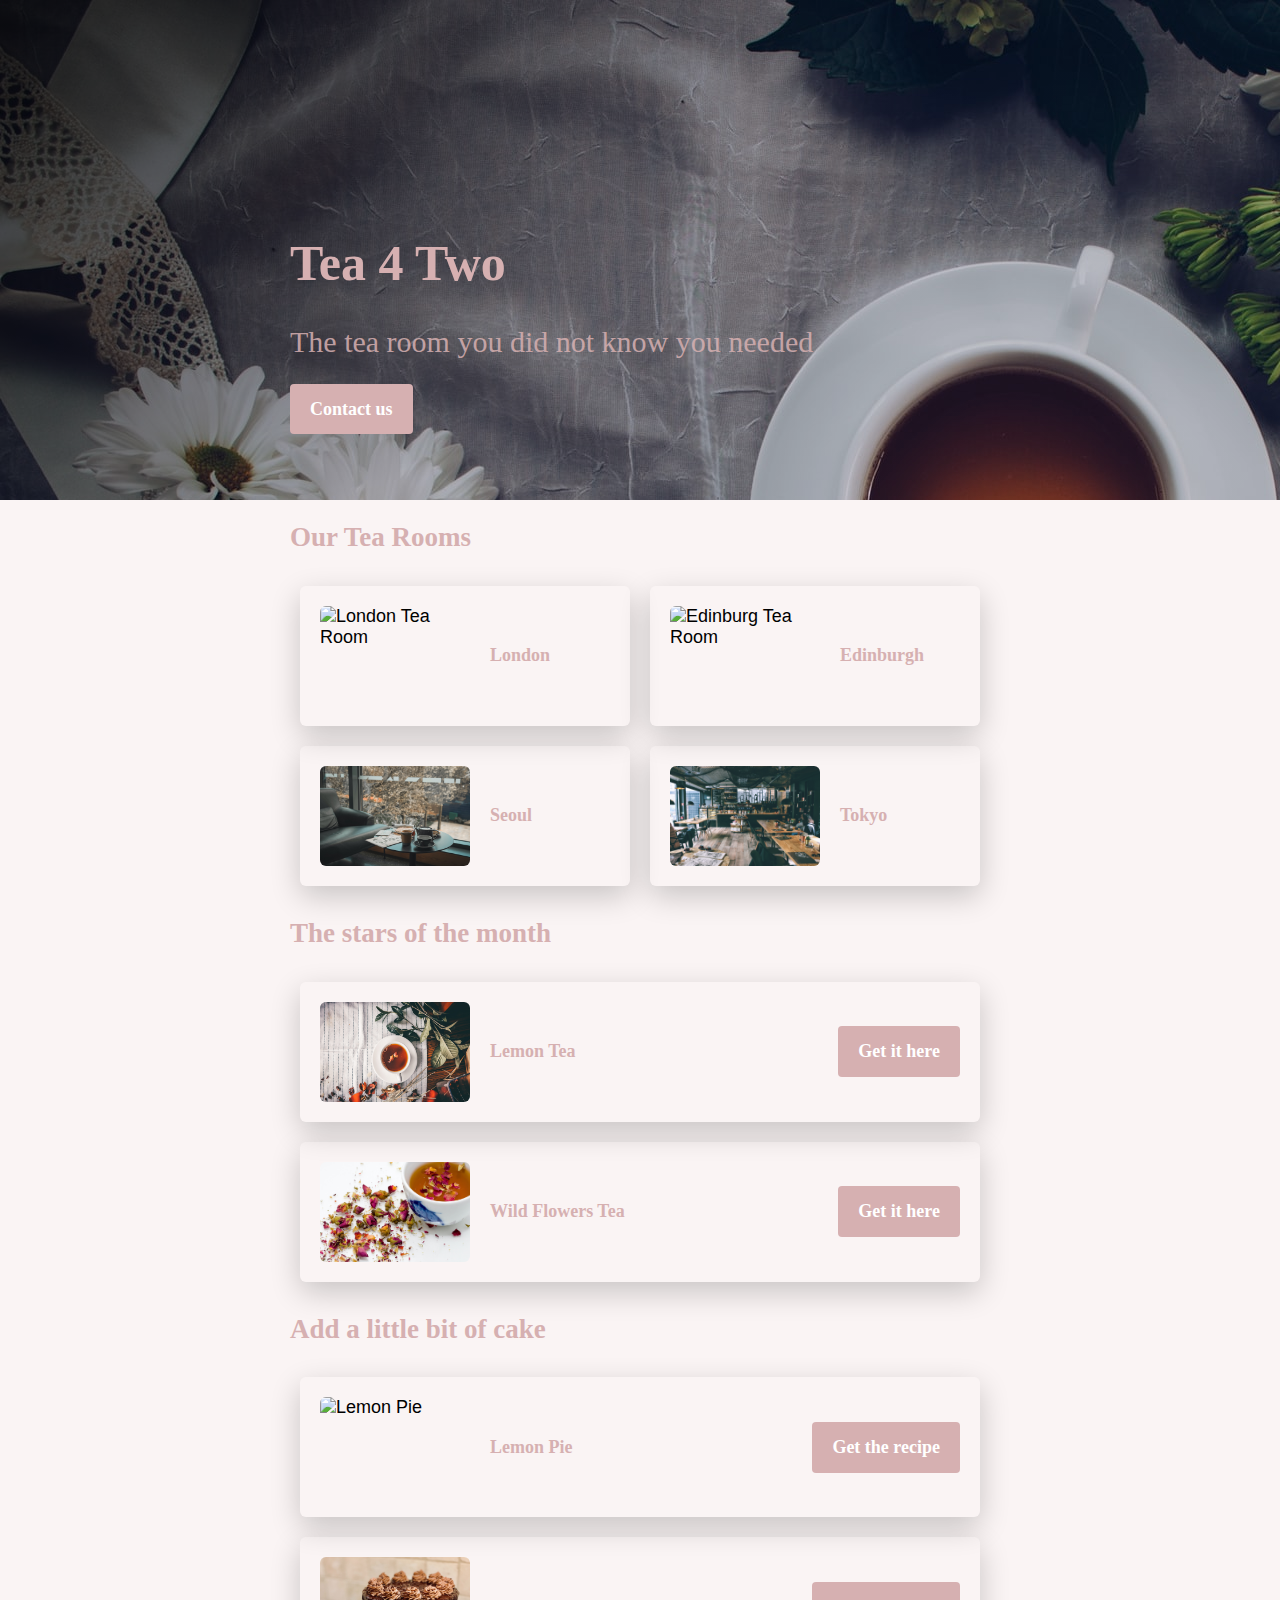
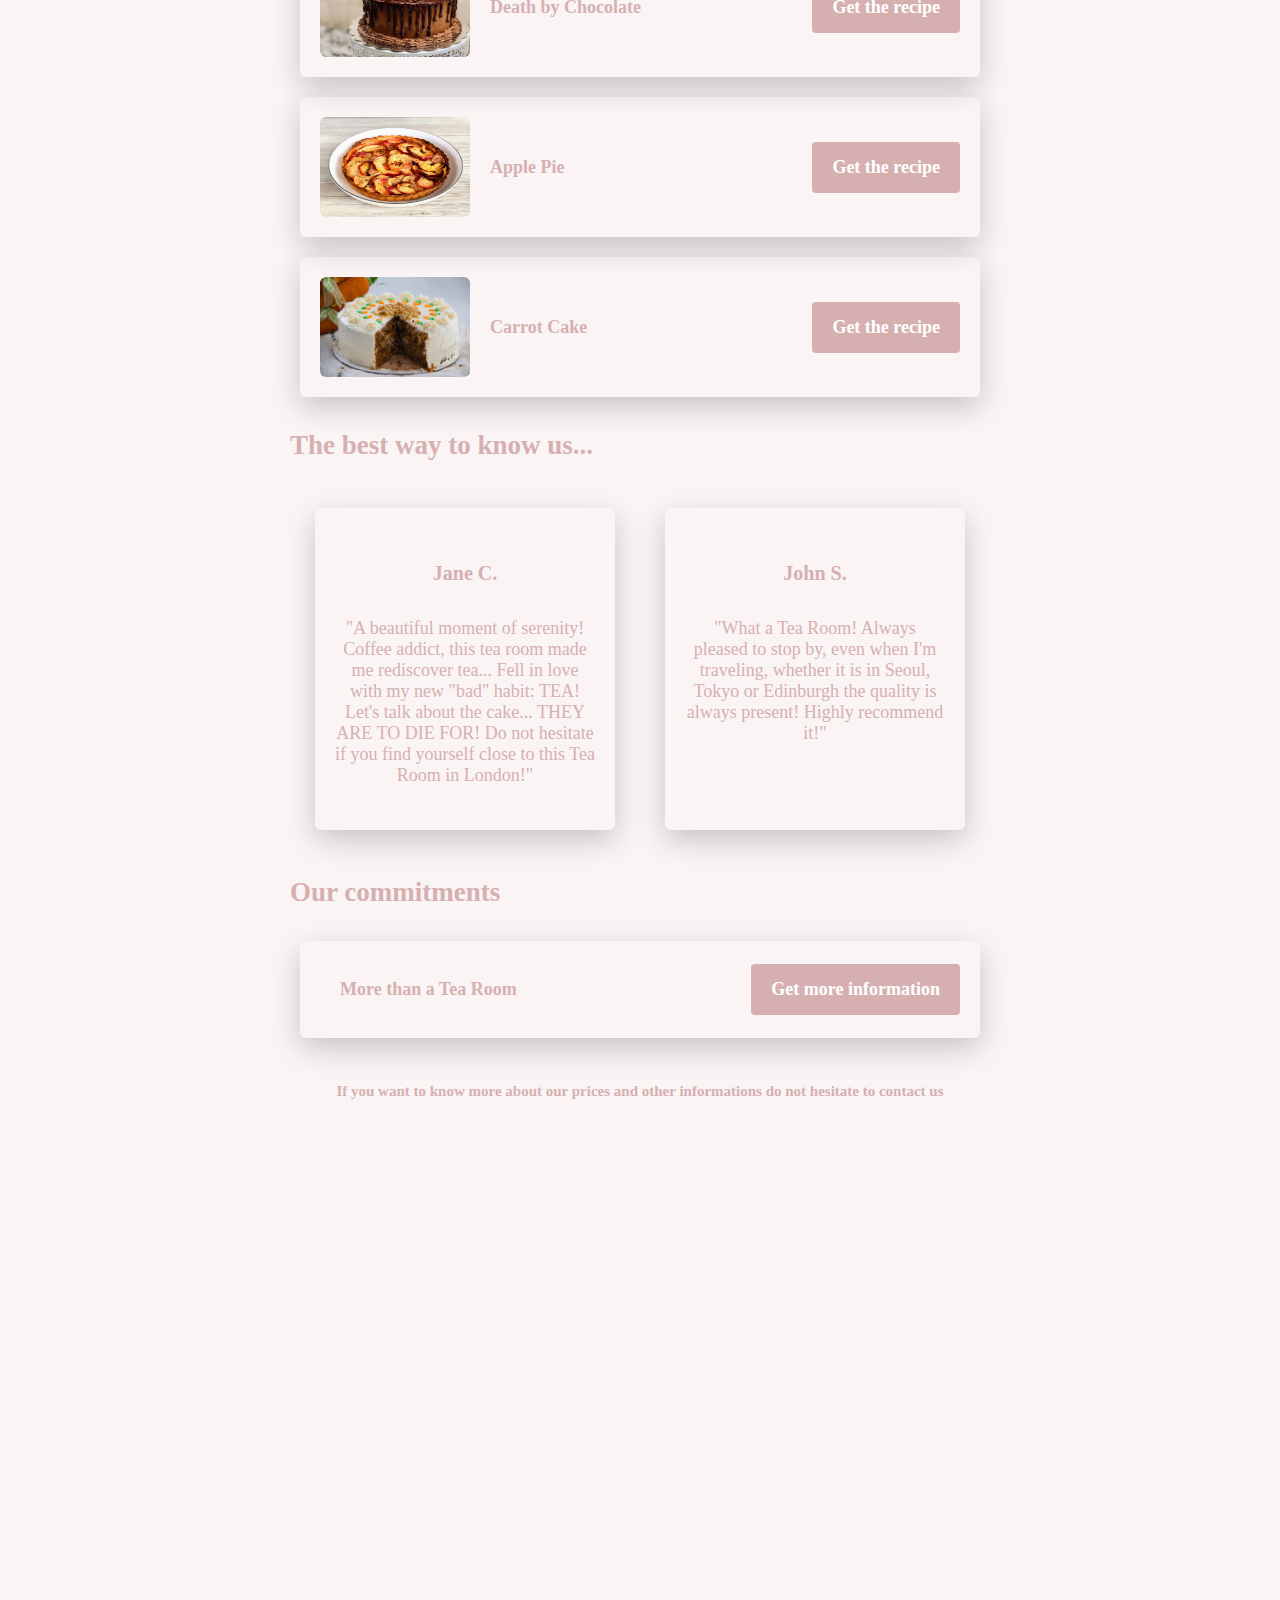
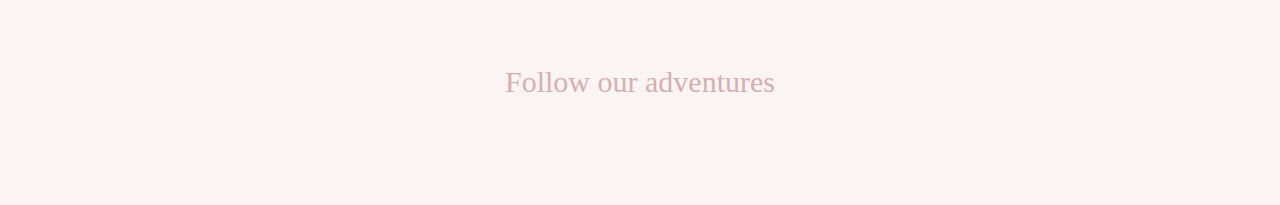
==== index.html @ 62ea3a8e "Add files via upload" ====
<!DOCTYPE html>

<html>

	<head>
		<title>Tea 4 Two</title>
		<meta charset="UTF-8">
		<link rel="stylesheet" href="css/style.css" >
		 <script src="https://kit.fontawesome.com/2d8698c23c.js" crossorigin="anonymous"></script>
		 <script type="text/javascript">window.$crisp=[];window.CRISP_WEBSITE_ID="d10aa163-0a4b-43ff-acc4-499f56e0a750";(function(){d=document;s=d.createElement("script");s.src="https://client.crisp.chat/l.js";s.async=1;d.getElementsByTagName("head")[0].appendChild(s);})();</script>
	</head>

	<body>

		<div class="banner">
			<div class="container">
				<h1>Tea 4 Two</h1>
				<h2>The tea room you did not know you needed</h2>
				<a href="#contact us-section" class="btn-blue">Contact us</a>
			</div>
		</div>

	  <div class="container">

		 <h2>Our Tea Rooms</h2>

			<div class="cards">

				<div class="card">
					<img src="Images/londontearoom.jpg" alt="London Tea Room">
					<h3>London</h3>
				</div>

				<div class="card">
					<img src="Images/tearoom2.jpg" alt="Edinburg Tea Room">
					<h3>Edinburgh</h3>
				</div>

				<div class="card">
					<img src="Images/tearoom3.jpg" alt="Seoul Tea Room">
					<h3>Seoul</h3>
				</div>

				<div class="card">
					<img src="Images/tearoom4.jpg" alt="Tokio Tea Room">
					<h3>Tokyo</h3>
				</div>

			</div>

	  </div>

	  <div class="container">

		 <h2>The stars of the month</h2>

			<div class="cards">

				<div class="card">
					<img src="Images/citrustea.jpg" alt="Citrus Tea">
					<h3>Lemon Tea</h3>
					<a href="https://www.dammann.fr/fr/rooibos-citrus_1.html" class="btn-blue">Get it here</a>
				</div>

				<div class="card">
					<img src="Images/wildflowers.jpg" alt="Wild Flowers Tea">
					<h3>Wild Flowers Tea</h3>
					<a href="https://www.dammann.fr/fr/the-noir-the-des-trois-fleurs.html" class="btn-blue">Get it here</a>
				</div>

			</div>

	  </div>

	  <div class="container">

		 <h2>Add a little bit of cake</h2>

			<div class="cards">

				<div class="card">
					<img src="Images/Lemon.jpg" alt="Lemon Pie">
					<h3>Lemon Pie</h3>
					<a href="https://www.allrecipes.com/recipe/15093/grandmas-lemon-meringue-pie/" class="btn-blue">Get the recipe</a>
				</div>

				<div class="card">
					<img src="Images/chocolate.jpg" alt="Chocolate Cake">
					<h3>Death by Chocolate</h3>
					<a href="https://thehappyfoodie.co.uk/recipes/death-by-chocolate-cake" class="btn-blue">Get the recipe</a>
				</div>

        <div class="card">
					<img src="Images/apple.jpg" alt="Apple Pie">
					<h3>Apple Pie</h3>
					<a href="https://www.allrecipes.com/recipe/12682/apple-pie-by-grandma-ople/" class="btn-blue">Get the recipe</a>
				</div>

				<div class="card">
					<img src="Images/carrot.jpg" alt="Carrot Cake">
					<h3>Carrot Cake</h3>
					<a href="https://www.allrecipes.com/recipe/8270/sams-famous-carrot-cake/" class="btn-blue">Get the recipe</a>
				</div>

			</div>

	  </div>

	  <div class="container">

		 <h2>The best way to know us...</h2>

			<div class="cards">

				<div class="avis">
					<h5>Jane C.</h5>
					<h4>"A beautiful moment of serenity! Coffee addict, this tea room made me rediscover tea... Fell in love with my new "bad" habit: TEA! Let's talk about the cake... THEY ARE TO DIE FOR! Do not hesitate if you find yourself close to this Tea Room in London!"</h4>


				</div>

				<div class="avis">
					<h5>John S.</h5>
					<h4>"What a Tea Room! Always pleased to stop by, even when I'm traveling, whether it is in Seoul, Tokyo or Edinburgh the quality is always present! Highly recommend it!"</h4>
				</div>

			</div>

	  </div>

	  <div class="container">
	  	<h2>Our commitments</h2>

	  	<div class="cards">
	  		<div class="card">
					<h3>More than a Tea Room</h3>
					<a href="commitment.html" class="btn-blue">Get more information</a>
				</div>
	  	</div>

	  </div>

	  <div class="container">
	  	<h6>If you want to know more about our prices and other informations do not hesitate to contact us</h6>
	  </div>

		<div id="contact us-section">
			<div class="typeform-widget" data-url="https://form.typeform.com/to/LBcHRwIX?typeform-medium=embed-snippet" style="width: 100%; height: 500px;"></div> <script> (function() { var qs,js,q,s,d=document, gi=d.getElementById, ce=d.createElement, gt=d.getElementsByTagName, id="typef_orm", b="https://embed.typeform.com/"; if(!gi.call(d,id)) { js=ce.call(d,"script"); js.id=id; js.src=b+"embed.js"; q=gt.call(d,"script")[0]; q.parentNode.insertBefore(js,q) } })() </script>
		</div>

	  <div class="social">
			 <p>Follow our adventures</p>
		     <ul class="list-inline">
		        <li>
		          <a href="https://www.linkedin.com/in/cara-roussel-814a9618a/" class="icon" target="_blank"><i class="fab fa-linkedin"></i></a>
		        </li>
		     </ul>
    </div>



	</body>
</html>
---- css/style.css ----
@import url("https://fonts.googleapis.com/css2?family=Caladea&family=Yusei+Magic&display=swap" rel="stylesheet");

@import url("components/container.css");
@import url("components/avatar.css");
@import url("components/button.css");
@import url("components/banner.css");
@import url("components/card.css");
@import url("components/avis.css");


body{
	font-family: 'Yusei Magic', sans-serif;
	font-size: 18px;
	margin: 0px;
  background:#faf4f4;
}

h1, h2, h3 {
	font-family: 'Caladea', serif;
	font-weight: bold;
  color: #d6b0b1;
}

h4 {
  font-family: 'Caladea', serif;
  font-weight: lighter;
  color: #d6b0b1;
  text-align: center;
  font-size: 18px;
}

h5 {
  font-family: 'Caladea', serif;
  font-weight: bolder;
  color: #d6b0b1;
  text-align: center;
  font-size: 20px;
}

h6 {
  font-family: 'Caladea', serif;
  font-weight: bolder;
  color: #d6b0b1;
  text-align: center;
  font-size: 15px;
}


a {
	text-decoration: none;
}

p {
  font-family: 'Caladea', serif;
  font-weight: lighter;
  color: #d6b0b1;
  text-align: center;
  font-size: 30px;
}

.list-inline{
  list-style: none;
  padding-left: 0px;

}

.list-inline li{
  display: inline;
  padding: 10px;

}

.list-inline i{
  font-size: 50px;
}

.list-inline i:hover {
  font-size: 50px;
}

.icon {
  color: #926e6f;
  text-align: center;
}

.icon:hover {
  color: #3b5360;
}

.social{
  text-align: center;
}

.avis {
  padding: 20px;
  font-size: 19px;
  box-shadow: 0px 10px 30px rgba(0,0,0,0.2);
  margin: 25px;
  flex-basis: 200px;
  flex-grow: 1;
  border-radius: 6px;
}
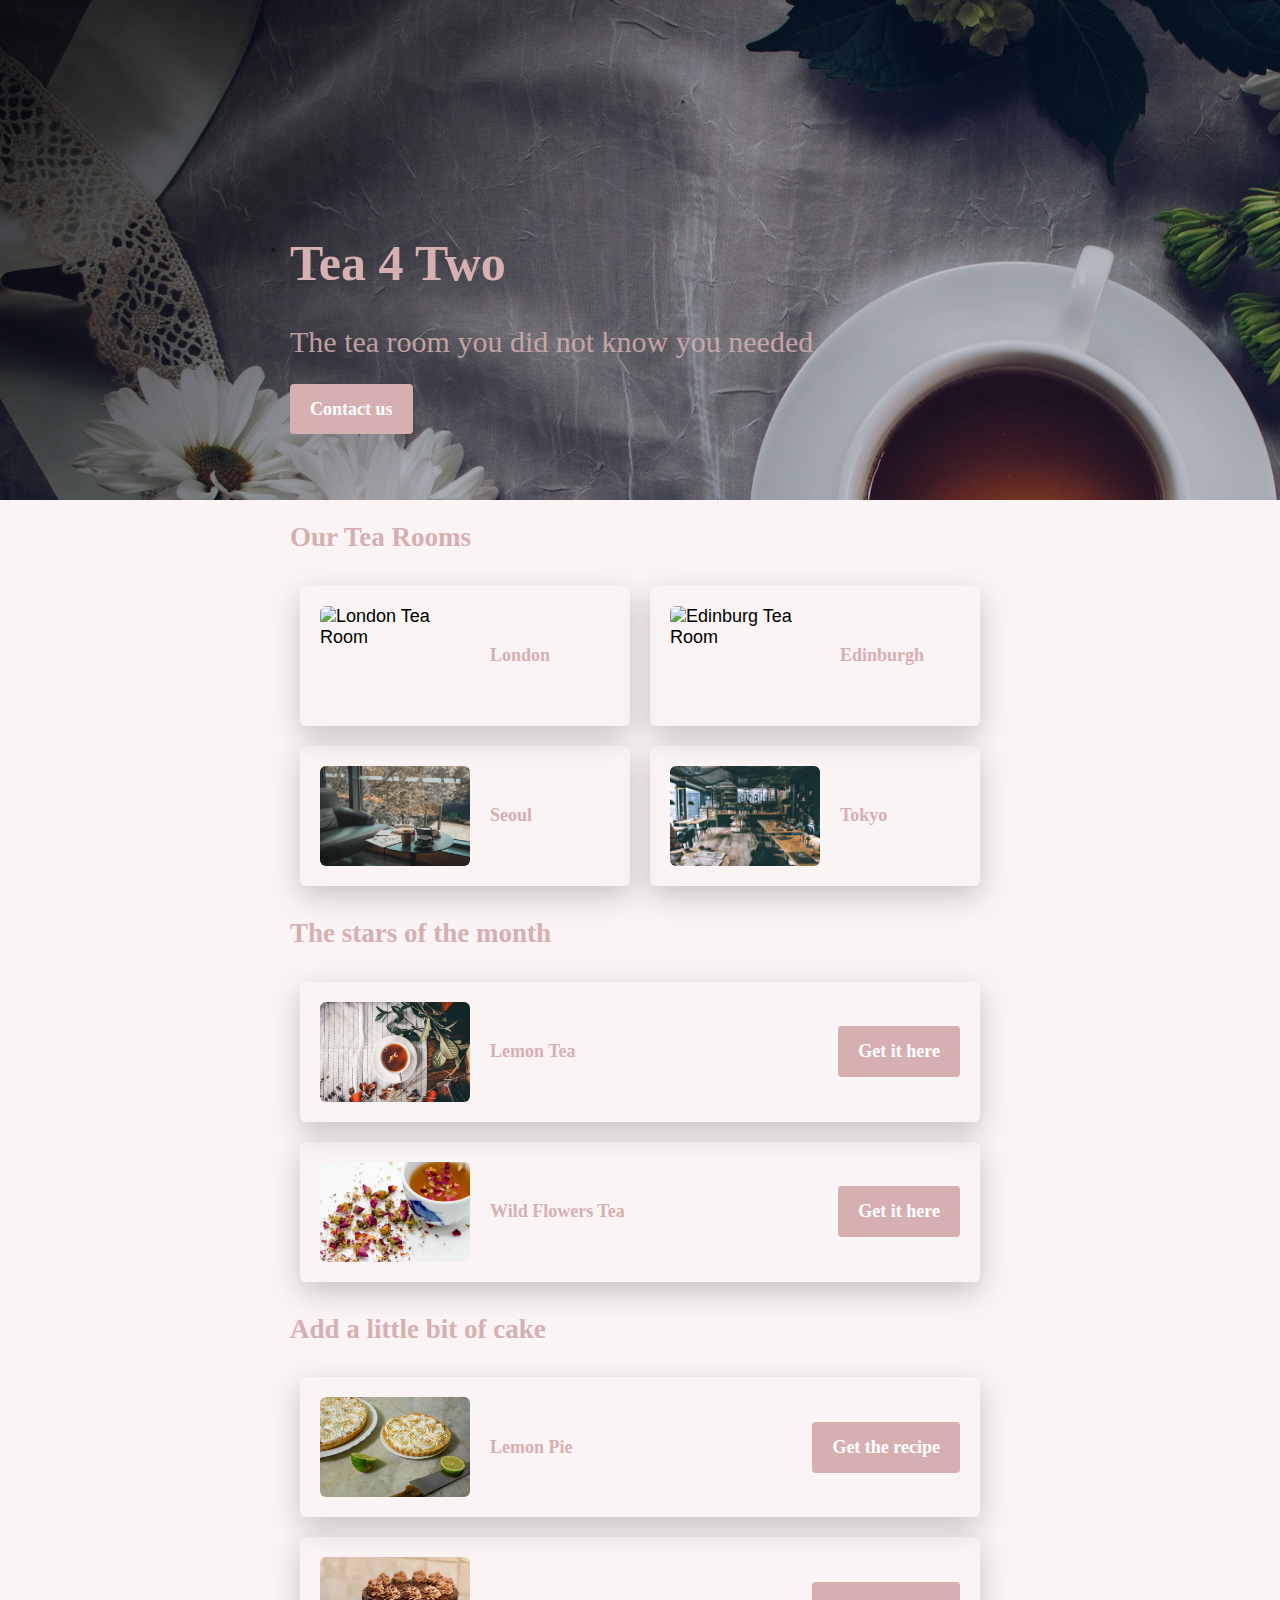
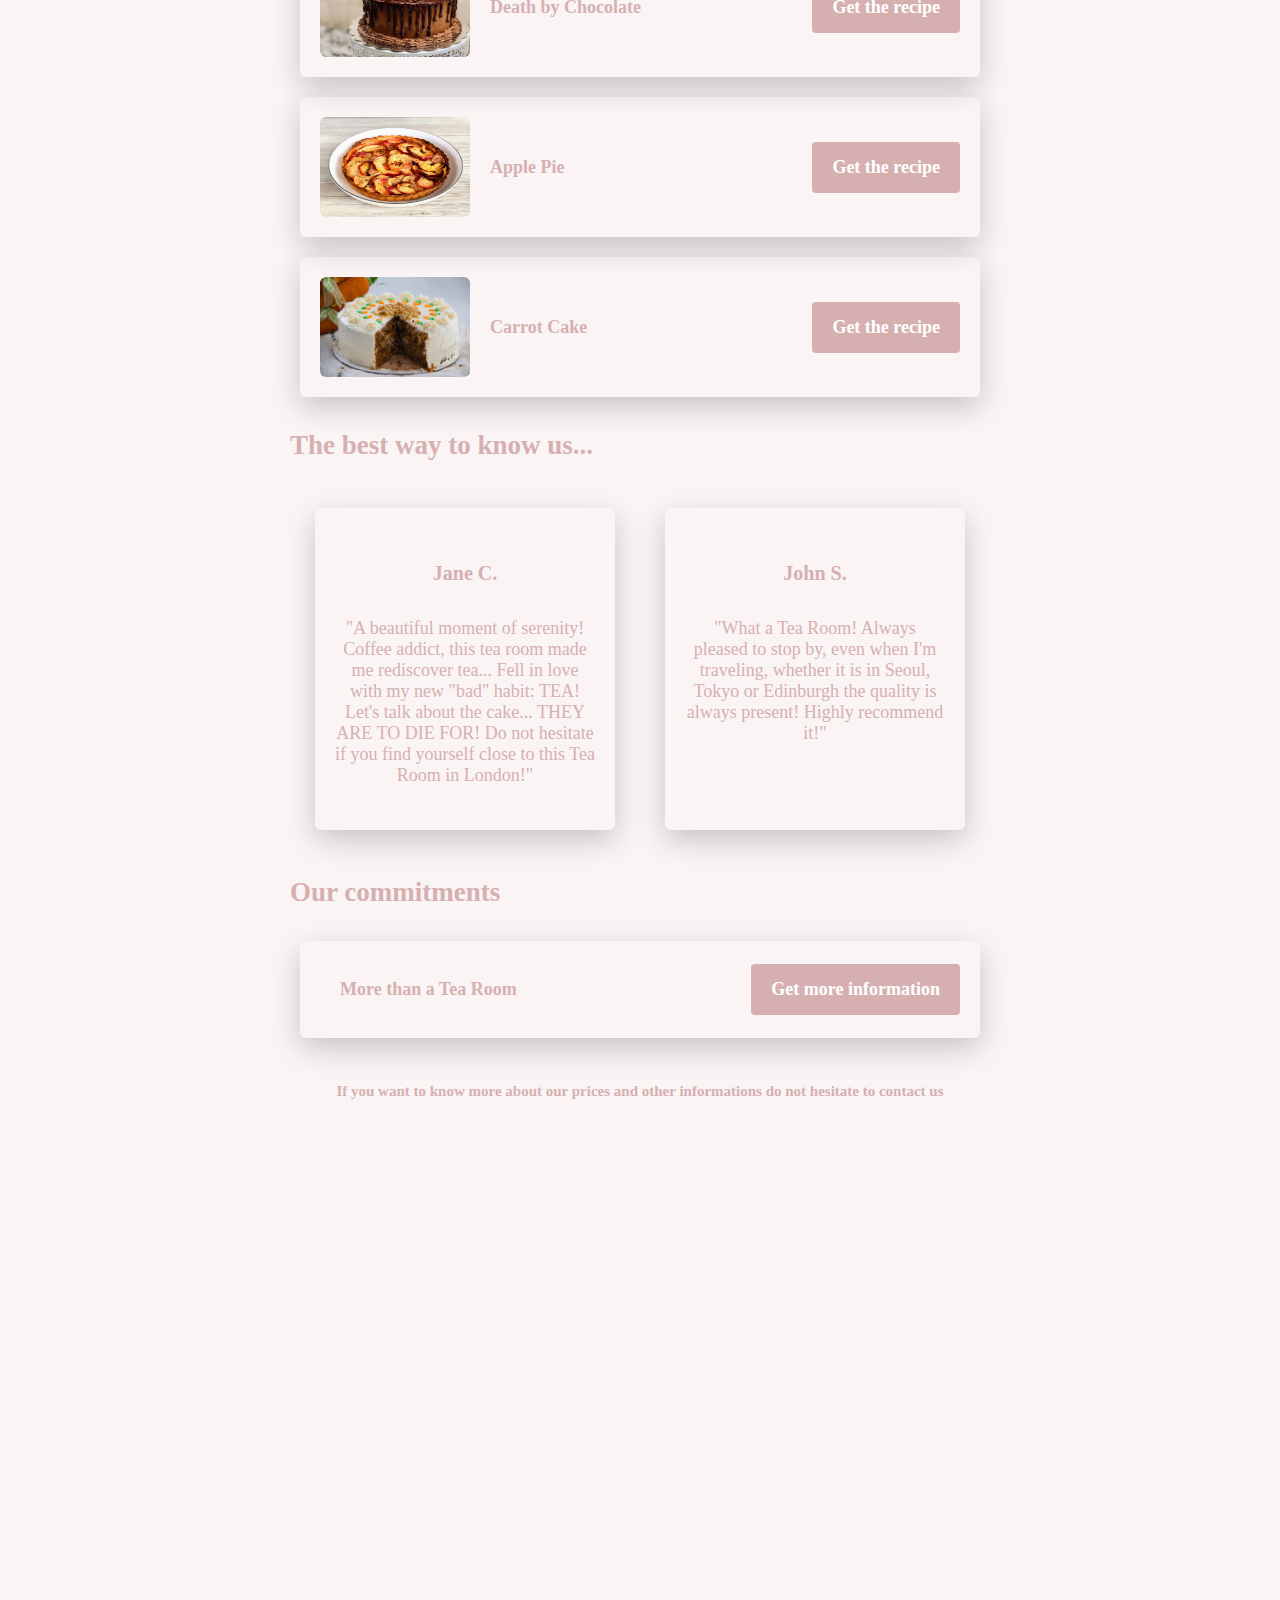
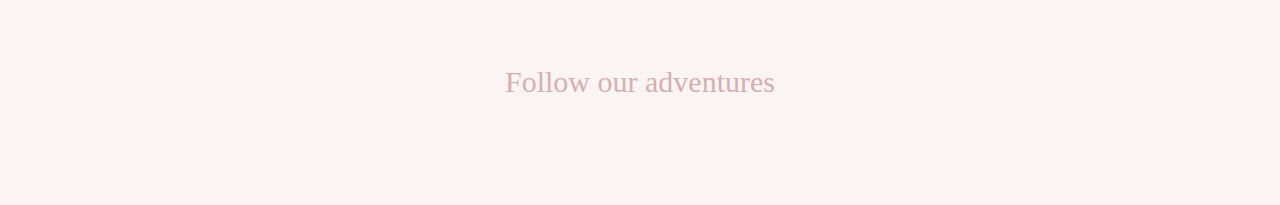
==== commit 8d4a6fdd: "Update index.html" ====
--- a/index.html
+++ b/index.html
@@ -79,7 +79,7 @@
 			<div class="cards">
 
 				<div class="card">
-					<img src="Images/Lemon.jpg" alt="Lemon Pie">
+					<img src="Images/lemon.jpg" alt="Lemon Pie">
 					<h3>Lemon Pie</h3>
 					<a href="https://www.allrecipes.com/recipe/15093/grandmas-lemon-meringue-pie/" class="btn-blue">Get the recipe</a>
 				</div>
